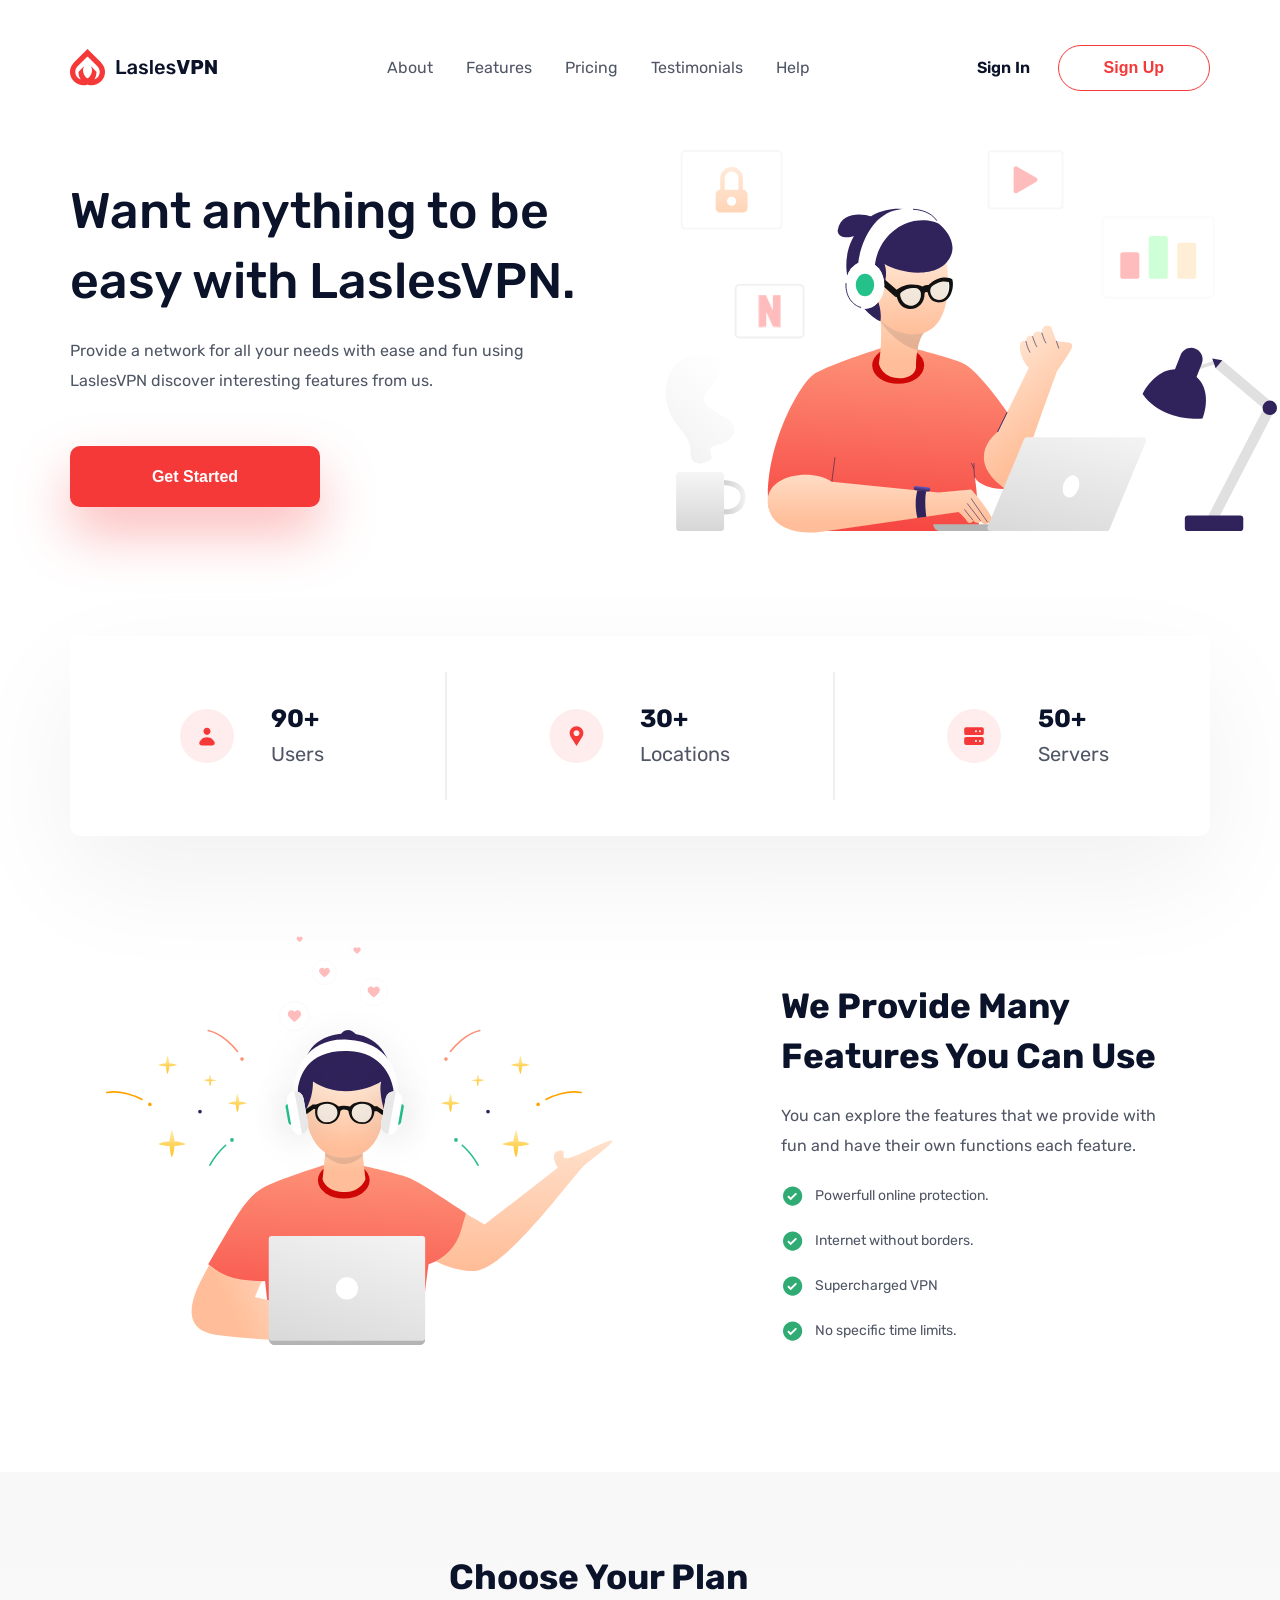
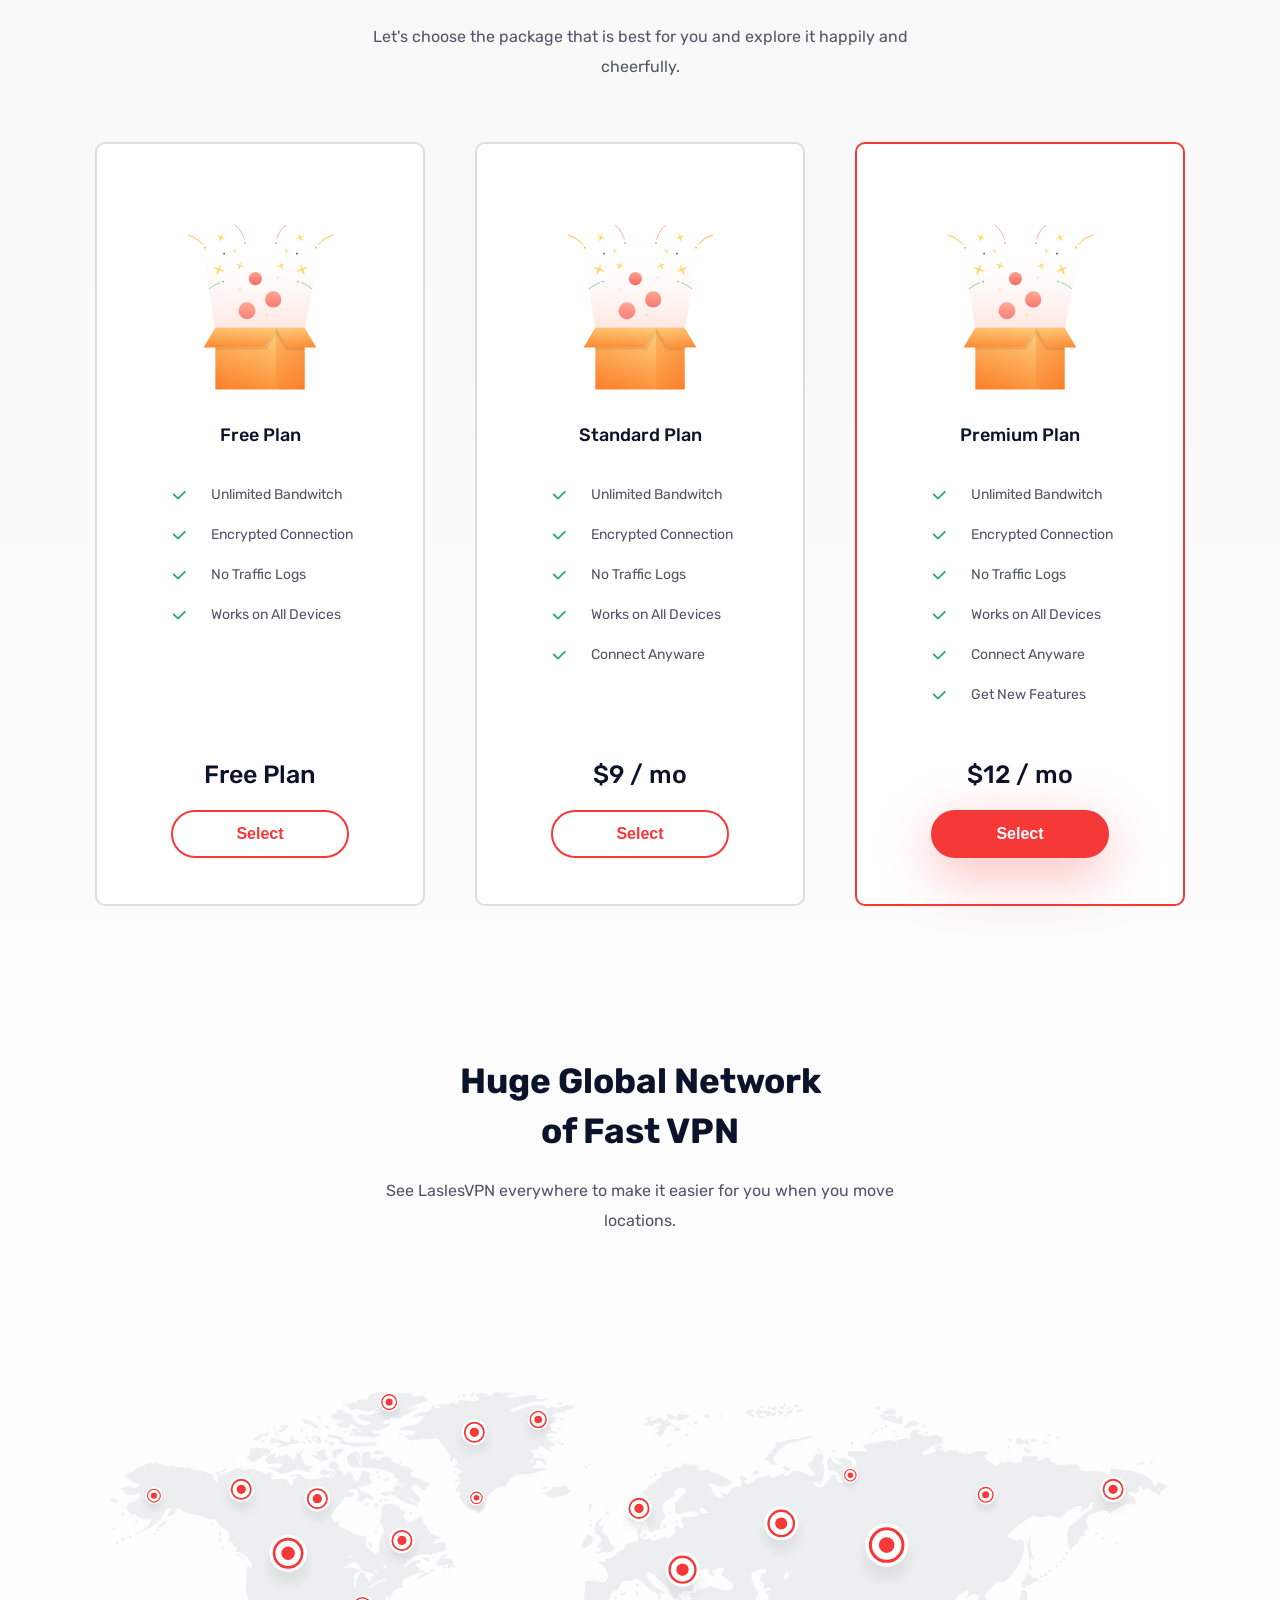
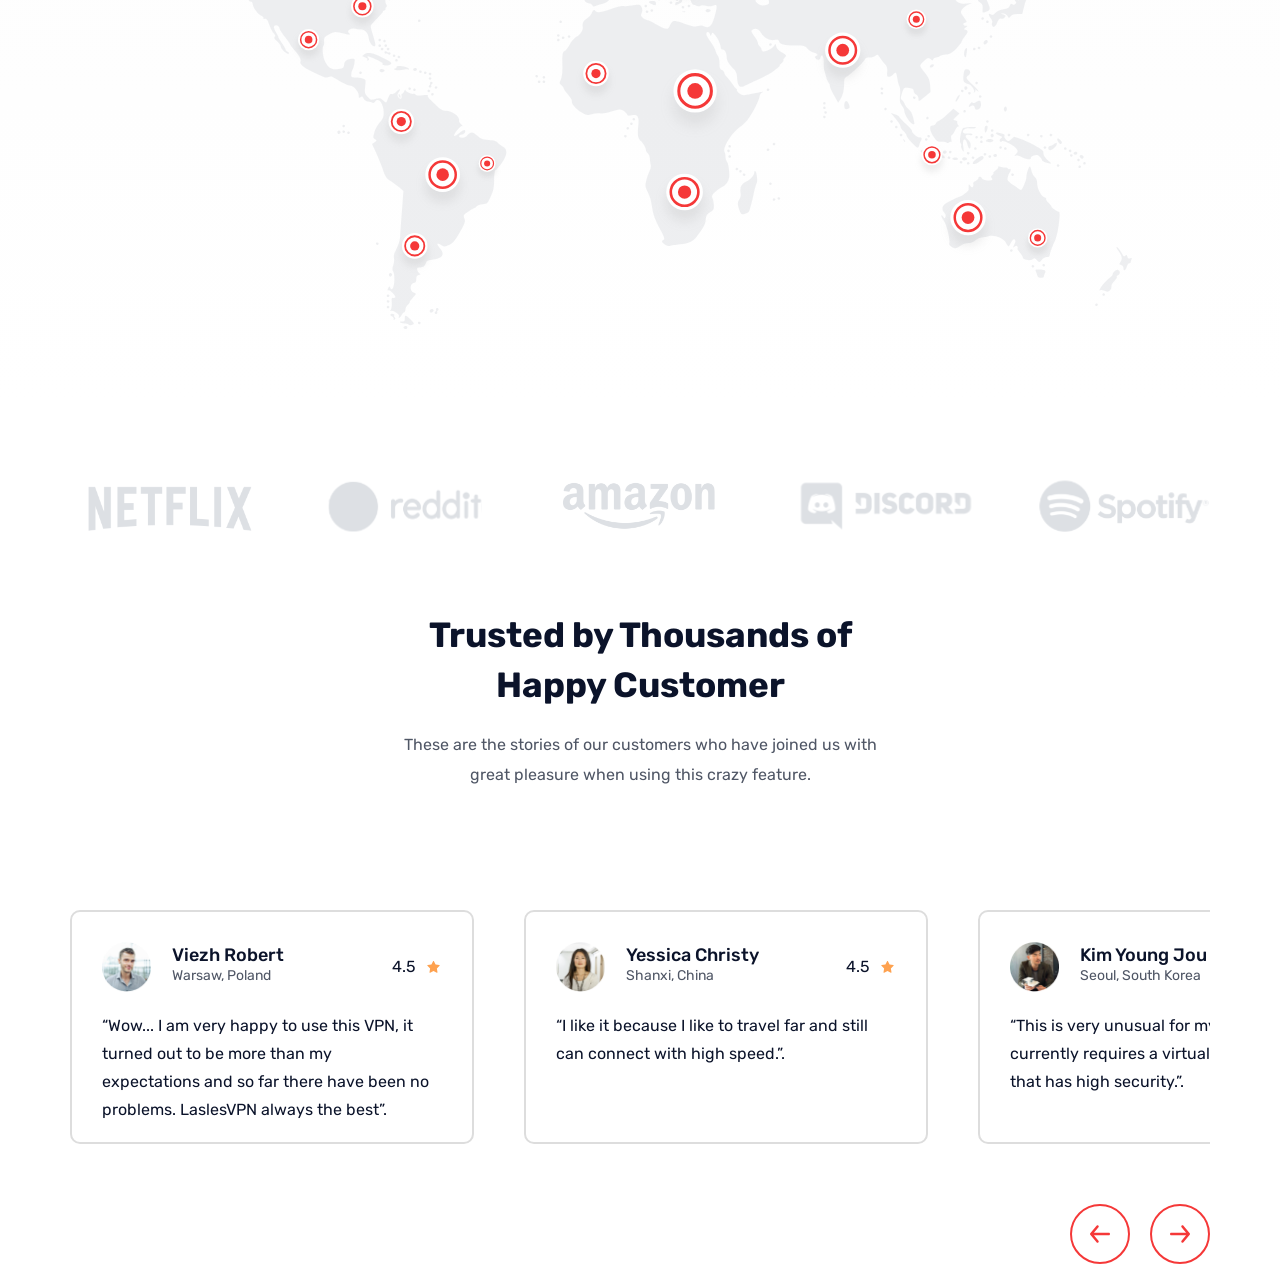
==== index.html @ 9194fcea "сделала слайдер прокрутку для блока с отзывами" ====
<!DOCTYPE html>
<html lang="en">
<head>
    <meta charset="UTF-8">
    <meta http-equiv="X-UA-Compatible" content="IE=edge">
    <meta name="viewport" content="width=device-width, initial-scale=1.0">
    <title>Document</title>
    <link rel="shortcut icon" href="favicon-lending.png" type="image/png">
    <link rel="preconnect" href="https://fonts.gstatic.com">
    <link href="https://fonts.googleapis.com/css2?family=Rubik:wght@400;500;700&display=swap" rel="stylesheet">
    <link rel="stylesheet" href="./css/style.css">
    <script src="./js/code.js" defer></script>
    <script src="https://code.jquery.com/jquery-3.3.1.min.js" crossorigin="anonymous"></script>
</head>
<body>
    <div class="wrapper">
        <header class="header">
            <div class="logo"></div>
            <nav class="nav">
                <a href="#" class="nav__link">About</a>
                <a href="#" class="nav__link">Features</a>
                <a href="#" class="nav__link">Pricing</a>
                <a href="#" class="nav__link">Testimonials</a>
                <a href="#" class="nav__link">Help</a>
            </nav>
            <div class="sign_bnts">
                <a href="#" class="sign_bnts__link">Sign In</a>
                <a href="#" class="sign_bnts__link"><button class="sign_bnts__up">Sign Up</button></a>
            </div>
        </header>
        <div class="promo">
            <div class="promo_wrapper">
                <h1 class="promo_wrapper__title">Want anything to be easy with LaslesVPN.</h1>
                <p class="promo_wrapper__text">Provide a network for all your needs with ease and fun using LaslesVPN discover interesting features from us.</p>
                <button class="promo_wrapper__btn">Get Started</button>
            </div>
            <div class="promo__img"></div>
        </div>
        <div class="promo_cards">
            <div class="promo_facts">
                <div class="promo_facts_img promo_img__users"></div>
                <div class="promo_facts__text">
                    <p class="promo_facts__text__count">90+</p>
                    <p class="promo_facts__text__units">Users</p>
                </div>
            </div>
            <div class="promo_border"></div>
            <div class="promo_facts">
                <div class="promo_facts_img promo_img__location"></div>
                <div class="promo_facts__text">
                    <p class="promo_facts__text__count">30+</p>
                    <p class="promo_facts__text__units">Locations</p>
                </div>
            </div>
            <div class="promo_border"></div>
            <div class="promo_facts">
                <div class="promo_facts_img promo_img__servers"></div>
                <div class="promo_facts__text">
                    <p class="promo_facts__text__count">50+</p>
                    <p class="promo_facts__text__units">Servers</p>
                </div>
            </div>
        </div>
        <div class="features">
            <div class="features__img"></div>
            <div class="features_wrapper">
                <h1 class="main_heading features_wrapper__h1">We Provide Many Features You Can Use</h1>
                <p class="features_wrapper__p">You can explore the features that we provide with fun and have their own functions each feature.</p>
                <div class="features_wrapper__advantage">
                    <div class="features_wrapper__advantage__img"></div>
                    <div class="features_wrapper__advantage__text">Powerfull online protection.</div>
                </div>
                <div class="features_wrapper__advantage">
                    <div class="features_wrapper__advantage__img"></div>
                    <p class="features_wrapper__advantage__text">Internet without borders.</p>
                </div>
                <div class="features_wrapper__advantage">
                    <div class="features_wrapper__advantage__img"></div>
                    <p class="features_wrapper__advantage__text">Supercharged VPN</p>
                </div>
                <div class="features_wrapper__advantage">
                    <div class="features_wrapper__advantage__img"></div>
                    <p class="features_wrapper__advantage__text">No specific time limits.</p>
                </div>
            </div>
        </div>
    </div>
    <div class="plan_network_wraper">
        <div class="wrapper">
            <div class="plan_wraper">
                <h1 class="main_heading plan_network__h1">Choose Your Plan</h1>
                <p class="plan_network_wraper__p">Let's choose the package that is best for you and explore it happily and cheerfully.</p>
                <div class="plan_wraper__cards">
                    <div class="plan_wraper__card">
                        <div class="plan_wraper__cards__img"></div>
                        <p class="plan_wraper__cards__p">Free Plan</p>
                        <div class="plan_wraper__cards__advan">
                            <div class="wrapper__advan">
                                <div class="wrapper__advan__img"></div>
                                <p class="wrapper__advan__p">Unlimited Bandwitch</p>
                            </div>
                            <div class="wrapper__advan">
                                <div class="wrapper__advan__img"></div>
                                <p class="wrapper__advan__p">Encrypted Connection</p>
                            </div>
                            <div class="wrapper__advan">
                                <div class="wrapper__advan__img"></div>
                                <p class="wrapper__advan__p">No Traffic Logs</p>
                            </div>
                            <div class="wrapper__advan">
                                <div class="wrapper__advan__img"></div>
                                <p class="wrapper__advan__p">Works on All Devices</p>
                            </div>
                        </div>
                        <p class="plan_wraper__cost">Free Plan</p>
                        <a href="#" class="plan_wraper__link"><button class="plan_wraper__btn">Select</button></a>
                    </div>
                    <div class="plan_wraper__card">
                        <div class="plan_wraper__cards__img"></div>
                        <p class="plan_wraper__cards__p">Standard Plan</p>
                        <div class="plan_wraper__cards__advan">
                            <div class="wrapper__advan">
                                <div class="wrapper__advan__img"></div>
                                <p class="wrapper__advan__p">Unlimited Bandwitch</p>
                            </div>
                            <div class="wrapper__advan">
                                <div class="wrapper__advan__img"></div>
                                <p class="wrapper__advan__p">Encrypted Connection</p>
                            </div>
                            <div class="wrapper__advan">
                                <div class="wrapper__advan__img"></div>
                                <p class="wrapper__advan__p">No Traffic Logs</p>
                            </div>
                            <div class="wrapper__advan">
                                <div class="wrapper__advan__img"></div>
                                <p class="wrapper__advan__p">Works on All Devices</p>
                            </div>
                            <div class="wrapper__advan">
                                <div class="wrapper__advan__img"></div>
                                <p class="wrapper__advan__p">Connect Anyware</p>
                            </div>
                        </div>
                        <p class="plan_wraper__cost">$9 / mo</p>
                        <a href="#" class="plan_wraper__link"><button class="plan_wraper__btn">Select</button></a>
                    </div>
                    <div class="plan_wraper__card plan_wraper__card_selected">
                        <div class="plan_wraper__cards__img"></div>
                        <p class="plan_wraper__cards__p">Premium Plan</p>
                        <div class="plan_wraper__cards__advan">
                            <div class="wrapper__advan">
                                <div class="wrapper__advan__img"></div>
                                <p class="wrapper__advan__p">Unlimited Bandwitch</p>
                            </div>
                            <div class="wrapper__advan">
                                <div class="wrapper__advan__img"></div>
                                <p class="wrapper__advan__p">Encrypted Connection</p>
                            </div>
                            <div class="wrapper__advan">
                                <div class="wrapper__advan__img"></div>
                                <p class="wrapper__advan__p">No Traffic Logs</p>
                            </div>
                            <div class="wrapper__advan">
                                <div class="wrapper__advan__img"></div>
                                <p class="wrapper__advan__p">Works on All Devices</p>
                            </div>
                            <div class="wrapper__advan">
                                <div class="wrapper__advan__img"></div>
                                <p class="wrapper__advan__p">Connect Anyware</p>
                            </div>
                            <div class="wrapper__advan">
                                <div class="wrapper__advan__img"></div>
                                <p class="wrapper__advan__p">Get New Features</p>
                            </div>
                        </div>
                        <p class="plan_wraper__cost">$12 / mo</p>
                        <a href="#" class="plan_wraper__link"><button class="plan_wraper__btn plan_wraper__btn_selected">Select</button></a>
                    </div>
                </div>
            </div>
            <div class="network_wraper">
                <h1 class="main_heading plan_network__h1">Huge Global Network of Fast VPN</h1>
                <p class="plan_network_wraper__p">See LaslesVPN everywhere to make it easier for you when you move locations.</p>
                <div class="network_wraper__map"></div>
            </div>
        </div>
    </div> 
    <div class="wrapper">
        <div class="wraper_partners">
            <div class="wraper_partners__netflix"></div>
            <div class="wraper_partners__reddit"></div>
            <div class="wraper_partners__amazon"></div>
            <div class="wraper_partners__discord"></div>
            <div class="wraper_partners__spotify"></div>
        </div>
        <div class="wraper_customers">
            <h1 class="main_heading wraper_customers__h1">Trusted by Thousands of Happy Customer</h1>
            <p class="wraper_customers__p">These are the stories of our customers who have joined us with great pleasure when using this crazy feature.</p>
            <div class="container">
                <div id="cards-container">
                  <div class="cards">
                    <div class="card">
                      <div class="container">
                          <div class="wraper_container">
                                <div class="container_top">
                                    <div class="wraper_person">
                                        <div class="wraper_person__img avatar1_img"></div>
                                        <div class="wraper_person__name">
                                            <p class="wraper_person__firstname__p">Viezh Robert</p> 
                                            <p class="wraper_person__secondname__p">Warsaw, Poland</p>
                                        </div>
                                    </div>
                                    <div class="wpaper_rate">
                                        <p class="wpaper_rate__p">4.5</p>
                                        <div class="wpaper_rate__icon"></div>
                                    </div>
                                </div>
                                <div class="container_bottom">
                                    <p class="wraper_desc">“Wow... I am very happy to use this VPN, it turned out to be more than my expectations and so far there have been no problems. LaslesVPN always the best”.</p>
                                </div>
                            </div>
                      </div>
                    </div>
                    <div class="card">
                      <div class="container">
                        <div class="wraper_container">
                            <div class="container_top">
                                <div class="wraper_person">
                                    <div class="wraper_person__img avatar2_img"></div>
                                    <div class="wraper_person__name">
                                        <p class="wraper_person__firstname__p">Yessica Christy</p> 
                                        <p class="wraper_person__secondname__p">Shanxi, China</p>
                                    </div>
                                </div>
                                <div class="wpaper_rate">
                                    <p class="wpaper_rate__p">4.5</p>
                                    <div class="wpaper_rate__icon"></div>
                                </div>
                            </div>
                            <div class="container_bottom">
                                <p class="wraper_desc">“I like it because I like to travel far and still can connect with high speed.”.</p>
                            </div>
                        </div>
                      </div>
                    </div>
                    <div class="card">
                      <div class="container">
                        <div class="wraper_container">
                            <div class="container_top">
                                <div class="wraper_person">
                                    <div class="wraper_person__img avatar3_img"></div>
                                    <div class="wraper_person__name">
                                        <p class="wraper_person__firstname__p">Kim Young Jou</p> 
                                        <p class="wraper_person__secondname__p">Seoul, South Korea</p>
                                    </div>
                                </div>
                                <div class="wpaper_rate">
                                    <p class="wpaper_rate__p">4.5</p>
                                    <div class="wpaper_rate__icon"></div>
                                </div>
                            </div>
                            <div class="container_bottom">
                                <p class="wraper_desc">“This is very unusual for my business that currently requires a virtual private network that has high security.”.</p>
                            </div>
                        </div>
                      </div>
                    </div>
                    <div class="card">
                      <div class="container">
                        <div class="wraper_container">
                            <div class="container_top">
                                <div class="wraper_person">
                                    <div class="wraper_person__img avatar1_img"></div>
                                    <div class="wraper_person__name">
                                        <p class="wraper_person__firstname__p">Viezh Robert</p> 
                                        <p class="wraper_person__secondname__p">Warsaw, Poland</p>
                                    </div>
                                </div>
                                <div class="wpaper_rate">
                                    <p class="wpaper_rate__p">4.5</p>
                                    <div class="wpaper_rate__icon"></div>
                                </div>
                            </div>
                            <div class="container_bottom">
                                <p class="wraper_desc">“Wow... I am very happy to use this VPN, it turned out to be more than my expectations and so far there have been no problems. LaslesVPN always the best”.</p>
                            </div>
                        </div>
                      </div>
                    </div>
                  </div>
                </div>
            </div>
            <div class="wrapper_sliders">
                <div class="wrapper_sliders__pages">

                </div>
                <div class="wrapper_sliders__arrows">
                    <div id="slide-left-container1">
                        <div class="slide-left1">
                        </div>
                    </div>
                    <div id="slide-right-container1">
                        <div class="slide-right1">
                        </div>
                    </div>
                </div>
            </div>
        </div>
    </div>   
</body>
</html>
---- css/style.css ----
@import url('min_reset.css');
@import url('variable.css');
@import url('header.css');
@import url('promo.css');
@import url('promo_cards.css');
@import url('heading.css');
@import url('features.css');
@import url('plan_wraper.css');
@import url('network_wraper.css');
@import url('partners.css');
@import url('wraper_customers.css');
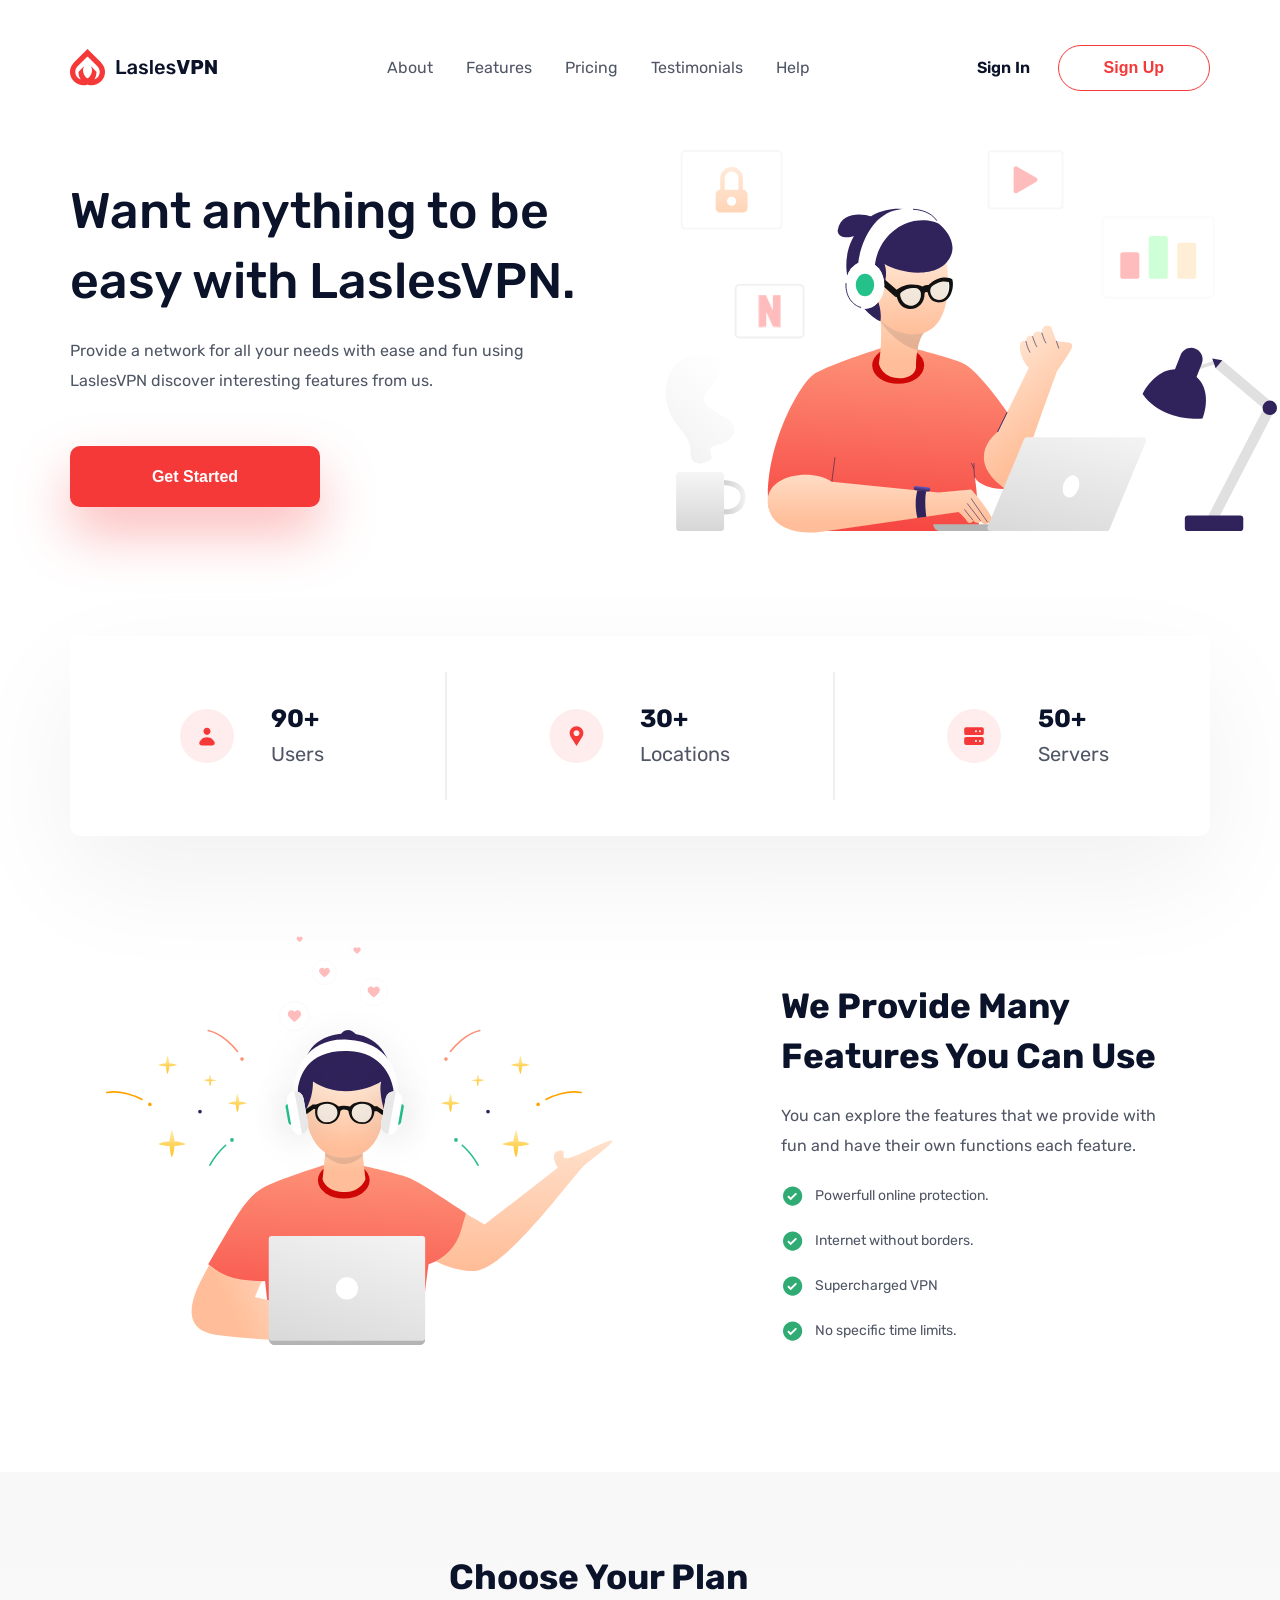
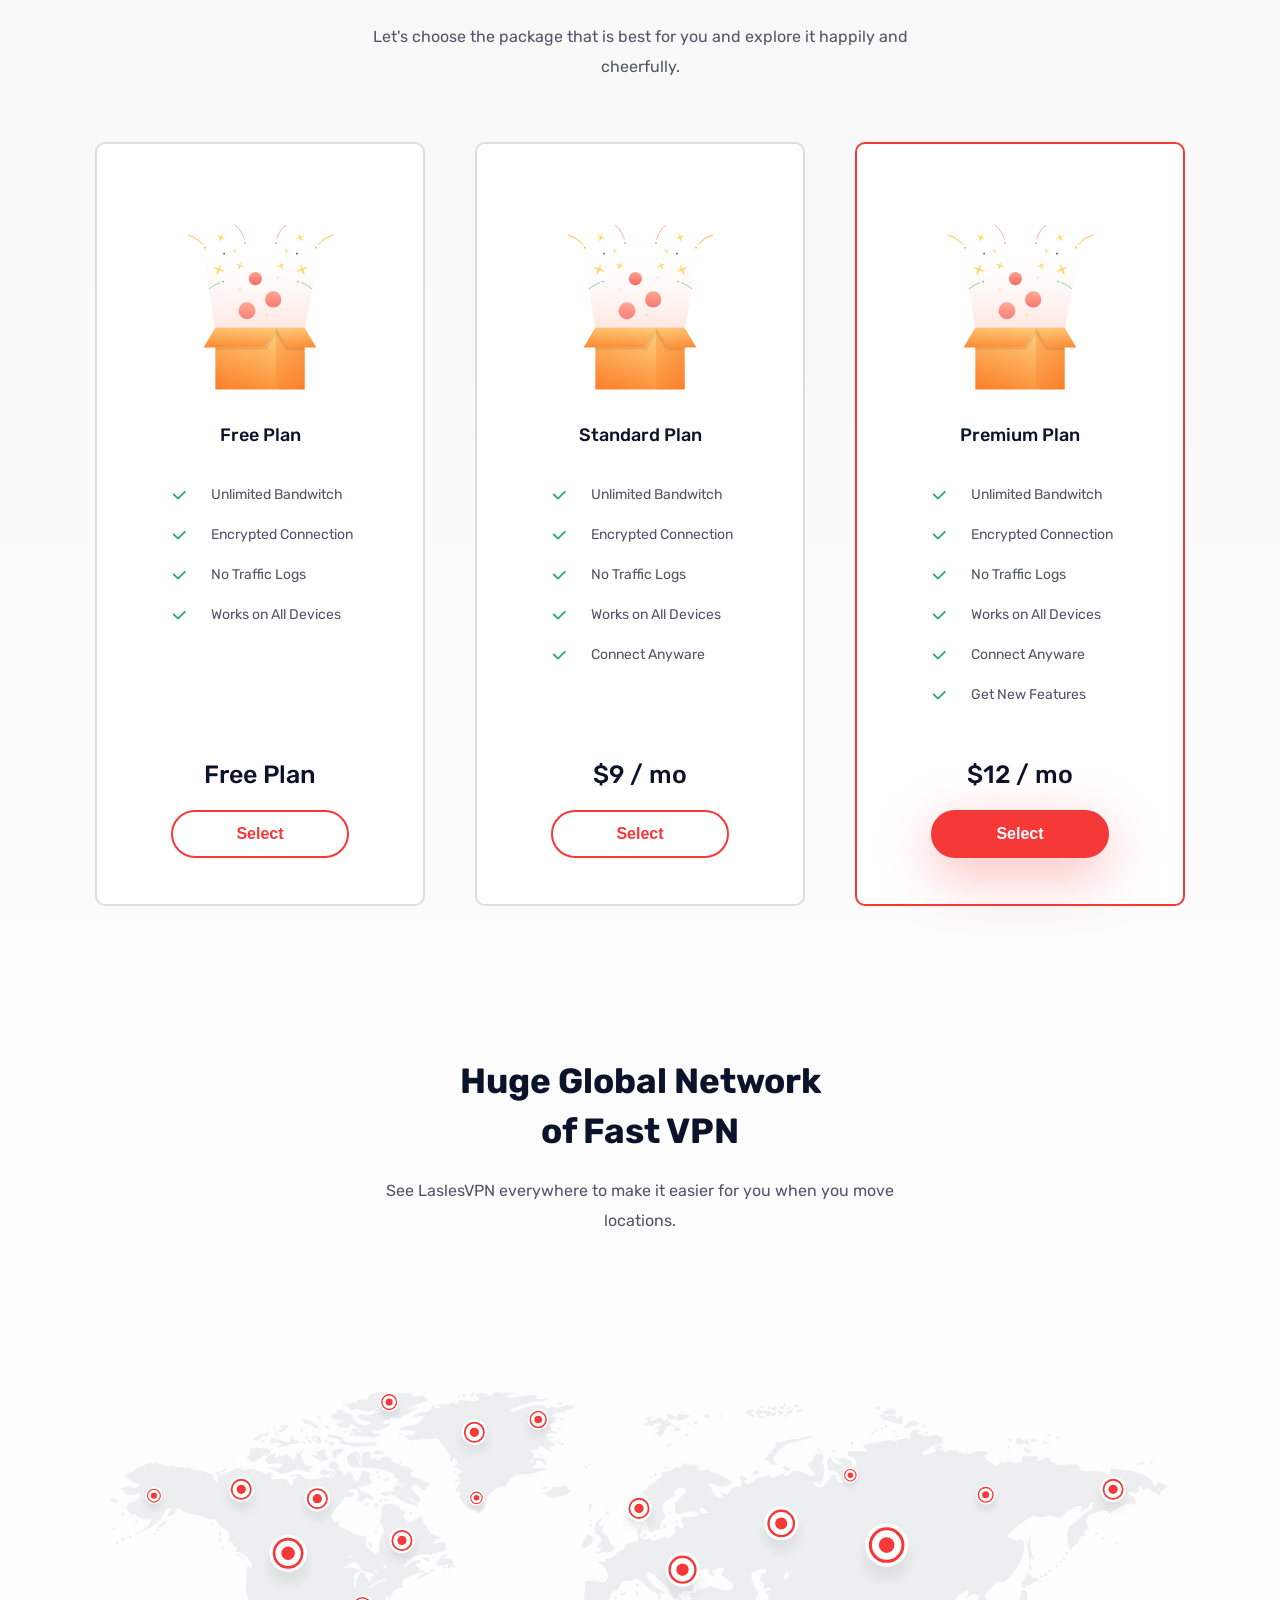
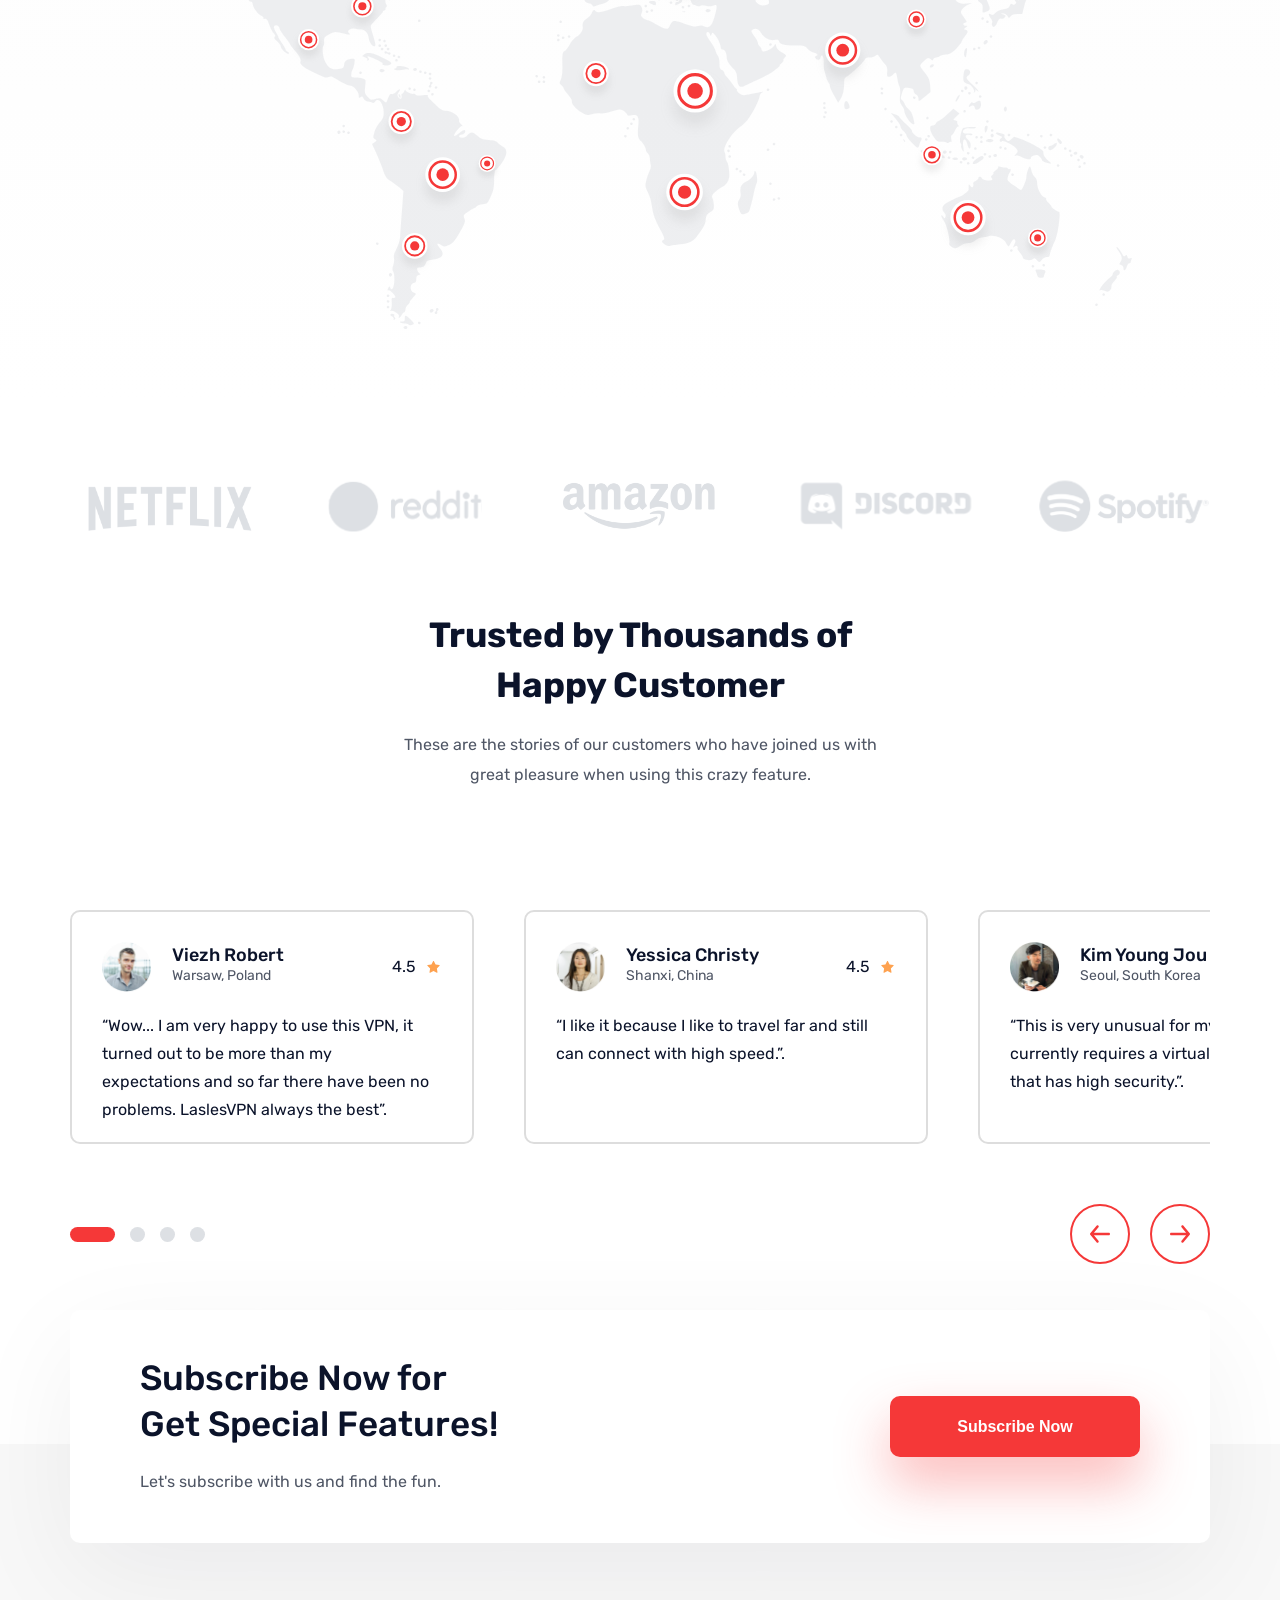
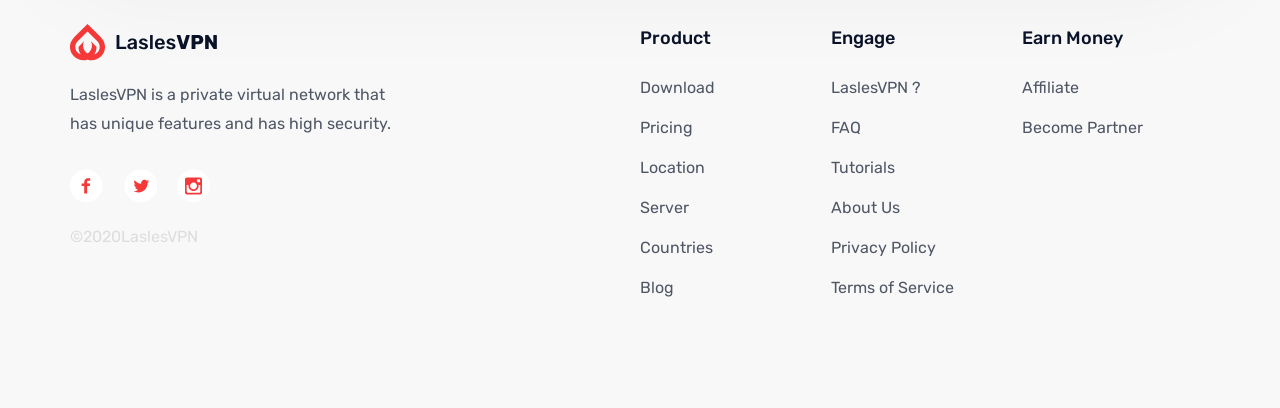
==== commit e70e29d6: "полностью готовая десктопная версия" ====
--- a/index.html
+++ b/index.html
@@ -291,7 +291,10 @@
             </div>
             <div class="wrapper_sliders">
                 <div class="wrapper_sliders__pages">
-
+                    <div class="sliders__page_selected"></div>
+                    <div class="sliders__page_notselected"></div>
+                    <div class="sliders__page_notselected"></div>
+                    <div class="sliders__page_notselected"></div>
                 </div>
                 <div class="wrapper_sliders__arrows">
                     <div id="slide-left-container1">
@@ -305,6 +308,54 @@
                 </div>
             </div>
         </div>
-    </div>   
+        <div class="wraper_subscrb">
+            <div class="subscrb_desc">
+                <h1 class="subscrb_desc__h1">Subscribe Now for Get Special Features!</h1>
+                <p class="subscrb_desc__p">Let's subscribe with us and find the fun.</p>
+            </div>
+            <a href="#" class="wraper_subscrb__link"><button class="wraper_subscrb__link_btn">Subscribe Now</button></a>
+        </div>
+    </div>  
+<footer class="footer">
+    <div class="wrapper">
+        <div class="wraper_footer">
+            <div class="footer__about">
+                <div class="logo"></div>
+                <p class="footer__about__p">LaslesVPN is a private virtual network that has unique features and has high security.</p>
+                <div class="footer__about__social">
+                    <div class="social__facebook"></div>
+                    <div class="social__twitter"></div>
+                    <div class="social__instagram"></div>
+                </div>
+                <p class="footer__about__rights_p">©2020LaslesVPN</p>
+            </div>
+            <div class="footer__links">
+                <div class="footer__links__wraper">
+                    <p class="footer__links__wraper__h3">Product</p>
+                    <a href="#" class="links__product__a">Download</a>
+                    <a href="#" class="links__product__a">Pricing</a>
+                    <a href="#" class="links__product__a">Location</a>
+                    <a href="#" class="links__product__a">Server</a>
+                    <a href="#" class="links__product__a">Countries</a>
+                    <a href="#" class="links__product__a">Blog</a>
+                </div>
+                <div class="footer__links__wraper">
+                    <p class="footer__links__wraper__h3">Engage</p>
+                    <a href="#" class="links__product__a">LaslesVPN ?</a>
+                    <a href="#" class="links__product__a">FAQ</a>
+                    <a href="#" class="links__product__a">Tutorials</a>
+                    <a href="#" class="links__product__a">About Us</a>
+                    <a href="#" class="links__product__a">Privacy Policy</a>
+                    <a href="#" class="links__product__a">Terms of Service</a>
+                </div>
+                <div class="footer__links__wraper">
+                    <p class="footer__links__wraper__h3">Earn Money</p>
+                    <a href="#" class="links__product__a">Affiliate</a>
+                    <a href="#" class="links__product__a">Become Partner</a>
+                </div>
+            </div>
+        </div>
+    </div>
+</footer> 
 </body>
 </html>
--- a/css/style.css
+++ b/css/style.css
@@ -8,4 +8,6 @@
 @import url('plan_wraper.css');
 @import url('network_wraper.css');
 @import url('partners.css');
-@import url('wraper_customers.css');+@import url('wraper_customers.css');
+@import url('wraper_subscrb.css');
+@import url('footer.css');
